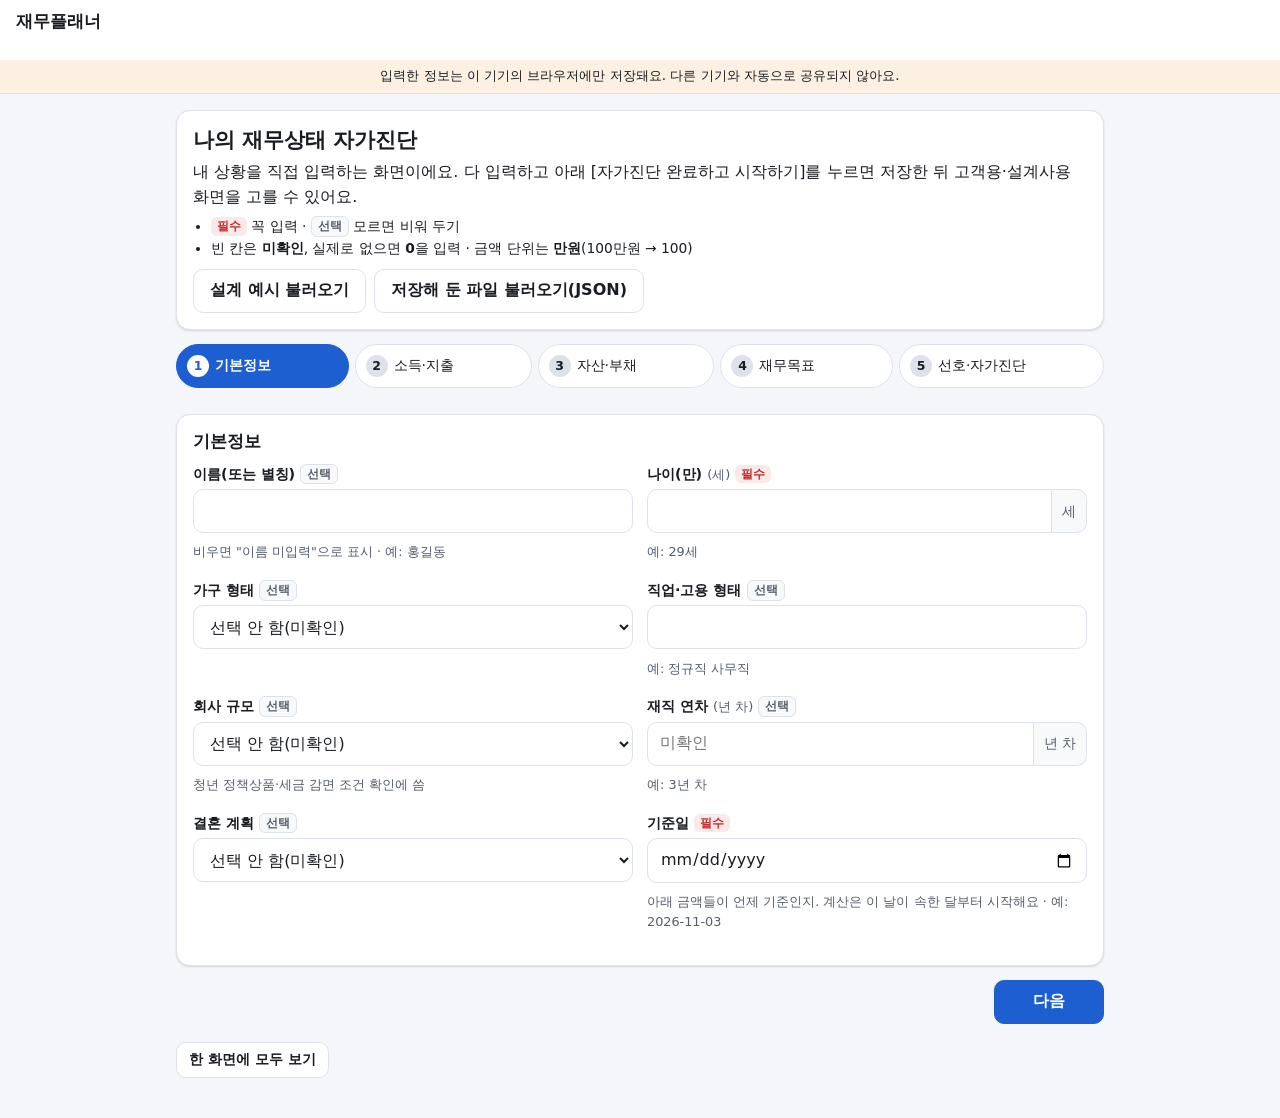
==== index.html @ 3efe56f2 "재무플래너 전체" ====
<!doctype html>
<html lang="ko">
<head>
  <meta charset="utf-8">
  <meta name="viewport" content="width=device-width, initial-scale=1, viewport-fit=cover">
  <title>재무플래너</title>
  <meta name="description" content="설계사가 주거자금 계획을 제시하고 고객이 선택한 뒤 매달 실행을 기록·점검하는 재무설계 앱(시연용, 가상 데이터)">
  <meta name="theme-color" content="#1d5fd1">
  <link rel="stylesheet" href="style.css?v=6">
  <link rel="icon" href="icons/icon-192.png" type="image/png">
  <link rel="apple-touch-icon" href="icons/apple-touch-icon.png">
  <script>
    // 웹 주소(http/https)로 열 때만 설치 정보를 붙인다. 파일로 열면(file://) 브라우저가 읽지 못해 오류만 남기 때문.
    if (/^https?:$/.test(location.protocol)) {
      var m = document.createElement('link'); m.rel = 'manifest'; m.href = 'manifest.webmanifest'; document.head.appendChild(m);
    }
  </script>
</head>
<body>
  <a class="sr-only" href="#main">본문으로 건너뛰기</a>
  <div id="app">
    <main class="customer-main" aria-busy="true">
      <div class="card"><div class="skeleton" style="width:60%"></div><div class="skeleton"></div><div class="skeleton" style="width:80%"></div></div>
      <div class="card"><div class="skeleton"></div><div class="skeleton" style="width:70%"></div></div>
      <noscript><p>이 앱은 자바스크립트가 필요합니다. 브라우저 설정에서 켜 주세요.</p></noscript>
    </main>
  </div>
  <div id="toast" class="toast-wrap" aria-live="polite"></div>

  <!-- 계산(순수 함수) — 순서 중요 -->
  <script src="src/dates.js?v=6"></script>
  <script src="src/format.js?v=6"></script>
  <script src="data/policies.js?v=6"></script>
  <script src="data/products.js?v=6"></script>
  <script src="src/policy.js?v=6"></script>
  <script src="src/judge.js?v=6"></script>
  <script src="src/engine.js?v=6"></script>
  <script src="src/metrics.js?v=6"></script>
  <script src="src/validate.js?v=6"></script>
  <script src="src/scenarios.js?v=6"></script>
  <script src="src/solver.js?v=6"></script>
  <script src="src/risk.js?v=6"></script>
  <script src="data/demo.js?v=6"></script>
  <script src="src/intake.js?v=6"></script>
  <script src="src/store.js?v=6"></script>
  <script src="src/tracking.js?v=6"></script>
  <script src="src/alerts.js?v=6"></script>
  <script src="src/csv.js?v=6"></script>
  <script src="src/proposals.js?v=6"></script>
  <script src="src/models.js?v=6"></script>
  <script src="tests/cases.js?v=6"></script>
  <!-- 화면 -->
  <script src="src/ui/components.js?v=6"></script>
  <script src="src/ui/chart.js?v=6"></script>
  <script src="src/ui/customer-home.js?v=6"></script>
  <script src="src/ui/customer-record.js?v=6"></script>
  <script src="src/ui/customer-plan.js?v=6"></script>
  <script src="src/ui/customer-alerts.js?v=6"></script>
  <script src="src/ui/customer-more.js?v=6"></script>
  <script src="src/ui/planner-shell.js?v=6"></script>
  <script src="src/ui/planner-diagnosis.js?v=6"></script>
  <script src="src/ui/planner-design.js?v=6"></script>
  <script src="src/ui/planner-review.js?v=6"></script>
  <script src="src/ui/planner-case.js?v=6"></script>
  <script src="src/ui/tour.js?v=6"></script>
  <script src="src/ui/intake.js?v=6"></script>
  <script src="src/ui/app.js?v=6"></script>
</body>
</html>
---- style.css ----
/* 재무플래너 — 강조색 1개(파랑) + 상태색 3개(초록·주황·빨강). 상태는 색 + 아이콘 + 글자로 함께 표시. */
:root {
  --bg: #f4f6f9;
  --surface: #ffffff;
  --surface-2: #f8f9fb;
  --text: #191c21;
  --muted: #555d6b;
  --faint: #8a93a3;
  --border: #dde2ea;
  --accent: #1d5fd1;
  --accent-bg: #e9f0fc;
  --on-accent: #ffffff;
  --ok: #1a7a35;
  --ok-bg: #e7f4ea;
  --warn: #a8510a;
  --warn-bg: #fcf0e2;
  --bad: #c22727;
  --bad-bg: #fbe9e9;
  --info: #1d5fd1;
  --info-bg: #e9f0fc;
  --shadow: 0 1px 2px rgba(16, 24, 40, 0.06), 0 1px 3px rgba(16, 24, 40, 0.08);
  --radius: 14px;
  --chart-before: #8a93a3;
  --chart-plan: #1d5fd1;
  --chart-actual: #191c21;
  --chart-trend: #c76a12;
  --chart-target: #1a7a35;
  color-scheme: light;
}

@media (prefers-color-scheme: dark) {
  :root:not([data-theme="light"]) {
    --bg: #101317;
    --surface: #1a1e25;
    --surface-2: #20252d;
    --text: #e9ebef;
    --muted: #aab2bf;
    --faint: #7d8696;
    --border: #2d333d;
    --accent: #77a8ff;
    --accent-bg: #1b2a44;
    --on-accent: #0b1220;
    --ok: #5cc879;
    --ok-bg: #16301f;
    --warn: #f2a65a;
    --warn-bg: #3a2814;
    --bad: #ff7b7b;
    --bad-bg: #3d1a1a;
    --info: #77a8ff;
    --info-bg: #1b2a44;
    --shadow: none;
    --chart-before: #7d8696;
    --chart-plan: #77a8ff;
    --chart-actual: #e9ebef;
    --chart-trend: #f2a65a;
    --chart-target: #5cc879;
    color-scheme: dark;
  }
}
:root[data-theme="dark"] {
  --bg: #101317; --surface: #1a1e25; --surface-2: #20252d; --text: #e9ebef; --muted: #aab2bf; --faint: #7d8696;
  --border: #2d333d; --accent: #77a8ff; --accent-bg: #1b2a44; --on-accent: #0b1220;
  --ok: #5cc879; --ok-bg: #16301f; --warn: #f2a65a; --warn-bg: #3a2814; --bad: #ff7b7b; --bad-bg: #3d1a1a;
  --info: #77a8ff; --info-bg: #1b2a44; --shadow: none;
  --chart-before: #7d8696; --chart-plan: #77a8ff; --chart-actual: #e9ebef; --chart-trend: #f2a65a; --chart-target: #5cc879;
  color-scheme: dark;
}

* { box-sizing: border-box; }
html { -webkit-text-size-adjust: 100%; }
body {
  margin: 0;
  background: var(--bg);
  color: var(--text);
  font: 16px/1.55 -apple-system, BlinkMacSystemFont, "Apple SD Gothic Neo", "Malgun Gothic", "Noto Sans KR", system-ui, sans-serif;
  word-break: keep-all;
  overflow-wrap: anywhere;
}
h1, h2, h3 { line-height: 1.3; margin: 0; }
h2 { font-size: 1.05rem; }
h3 { font-size: 0.98rem; }
p { margin: 0.4em 0; }
small, .small { font-size: 0.86rem; }
.muted { color: var(--muted); }
.est { color: var(--muted); }          /* 예상 값 */
.fixed-val { font-weight: 700; }       /* 확정 값 */
.num { font-variant-numeric: tabular-nums; white-space: nowrap; }
.sr-only { position: absolute; width: 1px; height: 1px; overflow: hidden; clip: rect(0 0 0 0); white-space: nowrap; }
a { color: var(--accent); }
:focus-visible { outline: 3px solid var(--accent); outline-offset: 2px; border-radius: 6px; }

/* ---------- 상단 ---------- */
.topbar {
  position: sticky; top: 0; z-index: 20;
  background: var(--surface); border-bottom: 1px solid var(--border);
}
.topbar-inner { max-width: 1280px; margin: 0 auto; padding: 8px 16px; display: flex; flex-wrap: wrap; gap: 6px 12px; align-items: center; }
.brand { font-weight: 800; font-size: 1.05rem; margin-right: auto; }
.seg { display: inline-flex; background: var(--surface-2); border: 1px solid var(--border); border-radius: 999px; padding: 3px; }
.seg button {
  min-height: 38px; padding: 0 14px; border: 0; border-radius: 999px; background: transparent;
  color: var(--muted); font: inherit; font-size: 0.92rem; font-weight: 600; cursor: pointer;
}
.seg button[aria-pressed="true"] { background: var(--accent); color: var(--on-accent); }
.context-line { width: 100%; display: flex; flex-wrap: wrap; gap: 4px 10px; align-items: center; font-size: 0.88rem; color: var(--muted); }
.context-line strong { color: var(--text); }
.demo-note { background: var(--warn-bg); color: var(--text); font-size: 0.84rem; padding: 6px 16px; text-align: center; }
/* 고객 화면(모바일)은 하단 탭이 있으므로 상단을 고정하지 않아 본문 공간을 확보 */
.customer-view .topbar { position: static; }

/* ---------- 고객 화면 레이아웃 ---------- */
.customer-main { max-width: 480px; margin: 0 auto; padding: 16px 16px 104px; display: grid; gap: 14px; }
.tabbar {
  position: fixed; left: 0; right: 0; bottom: 0; z-index: 30;
  background: var(--surface); border-top: 1px solid var(--border);
  padding-bottom: env(safe-area-inset-bottom);
}
.tabbar-inner { max-width: 480px; margin: 0 auto; display: grid; grid-template-columns: repeat(5, 1fr); }
.tabbar button {
  min-height: 58px; border: 0; background: transparent; color: var(--muted); font: inherit; font-size: 0.78rem;
  display: flex; flex-direction: column; align-items: center; justify-content: center; gap: 2px; cursor: pointer; position: relative;
}
.tabbar button .ico { font-size: 1.2rem; line-height: 1; }
.tabbar button[aria-current="page"] { color: var(--accent); font-weight: 700; }
.tabbar .dot {
  position: absolute; top: 6px; right: calc(50% - 20px); min-width: 18px; height: 18px; padding: 0 5px;
  border-radius: 9px; background: var(--bad); color: #fff; font-size: 0.7rem; line-height: 18px; font-weight: 700;
}

/* ---------- 카드·숫자 ---------- */
.card { background: var(--surface); border: 1px solid var(--border); border-radius: var(--radius); padding: 16px; box-shadow: var(--shadow); }
.card > h2 { margin-bottom: 10px; display: flex; align-items: center; gap: 6px; }
.card-head { display: flex; justify-content: space-between; align-items: center; gap: 8px; margin-bottom: 10px; }
.conclusion { font-size: 1.12rem; line-height: 1.5; }
.conclusion strong { color: var(--bad); }
.conclusion.ok strong { color: var(--ok); }
.kpis { display: grid; grid-template-columns: repeat(2, minmax(0, 1fr)); gap: 10px; }
.kpi { background: var(--surface-2); border: 1px solid var(--border); border-radius: 12px; padding: 10px 12px; min-width: 0; }
.kpi .label { font-size: 0.82rem; color: var(--muted); }
.kpi .value { font-size: 1.15rem; font-weight: 700; }
.kpi .value small { font-size: 0.78rem; font-weight: 500; color: var(--muted); margin-left: 1px; }
.kpi .sub { font-size: 0.8rem; color: var(--muted); }

/* ---------- 배지 ---------- */
.badge {
  display: inline-flex; align-items: center; gap: 4px; padding: 2px 9px; border-radius: 999px;
  font-size: 0.8rem; font-weight: 700; white-space: nowrap; border: 1px solid transparent;
}
.b-ok { background: var(--ok-bg); color: var(--ok); }
.b-warn { background: var(--warn-bg); color: var(--warn); }
.b-bad { background: var(--bad-bg); color: var(--bad); }
.b-info { background: var(--info-bg); color: var(--info); }
.b-muted { background: var(--surface-2); color: var(--muted); border-color: var(--border); }
.up { color: var(--ok); }
.down { color: var(--bad); }

/* ---------- 목록 ---------- */
.rows { list-style: none; margin: 0; padding: 0; display: grid; gap: 2px; }
.rows > li { display: flex; align-items: center; justify-content: space-between; gap: 10px; padding: 10px 0; border-bottom: 1px solid var(--border); }
.rows > li:last-child { border-bottom: 0; }
.row-main { min-width: 0; }
.row-main .t { font-weight: 600; }
.row-main .s { font-size: 0.84rem; color: var(--muted); }
.row-side { text-align: right; flex-shrink: 0; }
.rows.sub > li { padding: 6px 0 6px 12px; font-size: 0.92rem; }

/* ---------- 버튼·입력 ---------- */
.btn {
  min-height: 44px; padding: 0 16px; border-radius: 10px; border: 1px solid var(--border);
  background: var(--surface); color: var(--text); font: inherit; font-weight: 600; cursor: pointer;
  display: inline-flex; align-items: center; justify-content: center; gap: 6px; text-decoration: none;
}
.btn:hover { border-color: var(--accent); }
.btn-primary { background: var(--accent); border-color: var(--accent); color: var(--on-accent); }
.btn-danger { color: var(--bad); border-color: var(--bad); }
.btn-block { width: 100%; }
.btn-sm { min-height: 36px; padding: 0 12px; font-size: 0.88rem; }
.btn[disabled] { opacity: 0.5; cursor: not-allowed; }
.btn-row { display: flex; flex-wrap: wrap; gap: 8px; margin-top: 10px; }
.link-btn { background: none; border: 0; color: var(--accent); font: inherit; font-weight: 600; cursor: pointer; padding: 0; min-height: 44px; }

.field { display: grid; gap: 4px; margin-bottom: 12px; align-content: start; }
.field label, .field .label { font-size: 0.9rem; font-weight: 600; }
.field .hint { font-size: 0.8rem; color: var(--muted); }
input[type="text"], input[type="number"], input[type="month"], input[type="time"], select, textarea {
  width: 100%; min-height: 44px; padding: 8px 12px; border: 1px solid var(--border); border-radius: 10px;
  background: var(--surface); color: var(--text); font: inherit;
}
input:focus, select:focus { border-color: var(--accent); outline: none; box-shadow: 0 0 0 3px var(--accent-bg); }
.grid-2 { display: grid; grid-template-columns: repeat(2, minmax(0, 1fr)); gap: 0 10px; }
.choice { display: flex; align-items: center; gap: 8px; min-height: 44px; cursor: pointer; }
.choice input { width: 20px; height: 20px; accent-color: var(--accent); }
fieldset { border: 0; padding: 0; margin: 0 0 12px; }
legend { font-weight: 600; font-size: 0.9rem; margin-bottom: 4px; padding: 0; }

/* ---------- 접기·도움말 ---------- */
details.fold { border-top: 1px solid var(--border); margin-top: 12px; padding-top: 4px; }
details.fold > summary { min-height: 44px; display: flex; align-items: center; cursor: pointer; font-weight: 600; color: var(--accent); list-style: none; }
details.fold > summary::-webkit-details-marker { display: none; }
details.fold > summary::before { content: "▸"; margin-right: 6px; transition: transform .15s; }
details.fold[open] > summary::before { transform: rotate(90deg); }
details.help { display: inline-block; position: relative; vertical-align: middle; }
details.help > summary {
  list-style: none; cursor: pointer; width: 22px; height: 22px; border-radius: 50%; border: 1px solid var(--border);
  display: inline-flex; align-items: center; justify-content: center; font-size: 0.75rem; font-weight: 700; color: var(--muted);
}
details.help > summary::-webkit-details-marker { display: none; }
details.help > div {
  position: absolute; z-index: 40; top: 28px; left: -100px; width: 240px; padding: 10px 12px; border-radius: 10px;
  background: var(--surface); border: 1px solid var(--border); box-shadow: 0 6px 20px rgba(0,0,0,.15);
  font-size: 0.85rem; font-weight: 400; color: var(--text);
}

/* ---------- 알림·상태 화면 ---------- */
.notice { border-radius: 12px; padding: 10px 12px; font-size: 0.9rem; display: flex; gap: 8px; align-items: flex-start; }
.notice.warn { background: var(--warn-bg); }
.notice.bad { background: var(--bad-bg); }
.notice.info { background: var(--info-bg); }
.notice.ok { background: var(--ok-bg); }
.empty { text-align: center; padding: 24px 8px; color: var(--muted); }
.skeleton { height: 18px; border-radius: 8px; background: linear-gradient(90deg, var(--surface-2), var(--border), var(--surface-2)); background-size: 200% 100%; animation: sk 1.2s infinite; margin: 10px 0; }
@keyframes sk { to { background-position: -200% 0; } }
.toast-wrap { position: fixed; left: 0; right: 0; bottom: 76px; display: flex; justify-content: center; pointer-events: none; z-index: 50; padding: 0 16px; }
.toast { background: var(--text); color: var(--bg); padding: 10px 16px; border-radius: 12px; font-size: 0.92rem; max-width: 440px; box-shadow: 0 6px 20px rgba(0,0,0,.2); }

/* ---------- 비교 ---------- */
.compare { display: grid; grid-template-columns: repeat(2, minmax(0, 1fr)); gap: 8px; }
.compare > div { background: var(--surface-2); border: 1px solid var(--border); border-radius: 12px; padding: 10px; }
.compare .label { font-size: 0.8rem; color: var(--muted); }
.option { border: 1px solid var(--border); border-radius: 12px; padding: 12px; margin-top: 10px; }
.option.chosen { border-color: var(--accent); box-shadow: 0 0 0 2px var(--accent-bg); }
.option-head { display: flex; justify-content: space-between; gap: 8px; align-items: center; }

/* ---------- 그래프(src/ui/chart.js) ---------- */
.chart2 { margin: 0; position: relative; min-width: 0; }
.chart2:focus-visible { outline: 3px solid var(--accent); outline-offset: 4px; }
.chart-unit { font-size: 0.8rem; color: var(--muted); margin-bottom: 4px; }
.chart-plot { width: 100%; min-height: 230px; position: relative; touch-action: pan-y; }
.chart-plot svg { display: block; overflow: visible; }
.chart-empty { min-height: 120px; display: flex; align-items: center; justify-content: center; color: var(--muted); background: var(--surface-2); border-radius: 10px; font-size: 0.9rem; }
.chart-tip {
  position: absolute; top: 22px; z-index: 5; min-width: 150px; max-width: 260px; pointer-events: none;
  background: var(--surface); border: 1px solid var(--border); border-radius: 10px; padding: 8px 10px;
  box-shadow: 0 6px 18px rgba(0,0,0,.16); font-size: 0.84rem; line-height: 1.45;
}
.chart-tip[hidden] { display: none; }
.chart-tip .tip-h { font-weight: 700; margin-bottom: 2px; }
.chart-tip svg { vertical-align: middle; margin-right: 4px; }
.chart2 figcaption { margin-top: 6px; }
.chart-legend { display: flex; flex-wrap: wrap; gap: 4px 14px; font-size: 0.84rem; color: var(--text); }
.chart-legend span { display: inline-flex; align-items: center; gap: 6px; }
.chart-summary { margin-top: 6px; font-size: 0.92rem; }
.chart-summary p { margin: 2px 0; }
.chart-list { list-style: none; padding: 0; margin: 0; display: grid; gap: 2px; }
.chart-list li { display: flex; justify-content: space-between; gap: 8px; flex-wrap: wrap; border-bottom: 1px dashed var(--border); padding: 3px 0; }
.chart-head { display: flex; justify-content: space-between; align-items: center; gap: 8px; flex-wrap: wrap; margin-bottom: 6px; }
.ba-cards { margin-top: 10px; }

/* ---------- 둘러보기·안내 ---------- */
.tour {
  position: fixed; z-index: 45; left: 12px; right: 12px; bottom: 72px; max-width: 456px; margin: 0 auto;
  background: var(--surface); border: 2px solid var(--accent); border-radius: var(--radius); padding: 14px 16px;
  box-shadow: 0 10px 30px rgba(0,0,0,.22);
}
.tour h2 { font-size: 1rem; margin: 2px 0 6px; }
.tour p { font-size: 0.92rem; margin: 0; }
.tour-step { font-size: 0.78rem; color: var(--accent); font-weight: 700; }
.planner-view .tour { bottom: 16px; }
@media (min-width: 961px) { .planner-view .tour { left: auto; right: 20px; bottom: 20px; width: 400px; margin: 0; } }
.tour-on .planner-main { padding-bottom: 260px; }
.tour-on .customer-main { padding-bottom: 280px; }
.welcome { border: 2px solid var(--accent); background: var(--accent-bg); }
.stale-note { max-width: 1280px; margin: 8px auto 0; padding: 8px 16px; display: flex; gap: 10px; align-items: center; justify-content: space-between; flex-wrap: wrap; background: var(--info-bg); border-radius: 10px; font-size: 0.9rem; }

/* ---------- 바닥글 ---------- */
.footer { max-width: 1280px; margin: 0 auto; padding: 8px 16px 16px; font-size: 0.8rem; color: var(--muted); }
.customer-view .footer { max-width: 480px; padding-bottom: 92px; margin-top: -92px; }
.footer details > summary { cursor: pointer; min-height: 32px; display: flex; align-items: center; }

/* ---------- 설계사 화면(PC 1280px 우선) ---------- */
.planner-wrap { max-width: 1280px; margin: 0 auto; padding: 16px; display: grid; grid-template-columns: 236px minmax(0, 1fr); gap: 16px; align-items: start; }
.planner-main { display: grid; grid-template-columns: minmax(0, 1fr); gap: 14px; min-width: 0; }
.progress { max-width: 1280px; margin: 0 auto; padding: 10px 16px 0; }
.progress ol { list-style: none; margin: 0; padding: 0; display: grid; grid-template-columns: repeat(6, 1fr); gap: 6px; }
.progress li button {
  width: 100%; min-height: 44px; border: 1px solid var(--border); background: var(--surface); color: var(--muted);
  border-radius: 10px; font: inherit; font-size: 0.9rem; font-weight: 600; cursor: pointer;
}
.progress li button[aria-current="step"] { background: var(--accent); border-color: var(--accent); color: var(--on-accent); }
.sidebar { position: sticky; top: 104px; background: var(--surface); border: 1px solid var(--border); border-radius: var(--radius); padding: 8px; max-height: calc(100vh - 120px); overflow: auto; }
.sidebar h3 { font-size: 0.78rem; color: var(--muted); margin: 10px 8px 4px; font-weight: 700; }
.sidebar button {
  display: block; width: 100%; text-align: left; min-height: 40px; padding: 6px 10px; border: 0; border-radius: 8px;
  background: transparent; color: var(--text); font: inherit; font-size: 0.92rem; cursor: pointer;
}
.sidebar button:hover { background: var(--surface-2); }
.sidebar button[aria-current="page"] { background: var(--accent-bg); color: var(--accent); font-weight: 700; }
.page-head { display: flex; justify-content: space-between; align-items: flex-end; gap: 12px; flex-wrap: wrap; }
.page-head h1 { font-size: 1.3rem; }
.kpis.k4 { grid-template-columns: repeat(4, minmax(0, 1fr)); }
.cols-2 { display: grid; grid-template-columns: repeat(2, minmax(0, 1fr)); gap: 14px; align-items: start; }
.subtabs { display: flex; flex-wrap: wrap; gap: 6px; }
.subtabs button { min-height: 40px; padding: 0 14px; border-radius: 999px; border: 1px solid var(--border); background: var(--surface); color: var(--muted); font: inherit; font-weight: 600; cursor: pointer; }
.subtabs button[aria-current="page"] { background: var(--accent-bg); color: var(--accent); border-color: var(--accent); }

.table-wrap { overflow: auto; max-height: 70vh; border: 1px solid var(--border); border-radius: 12px; }
table.data { border-collapse: separate; border-spacing: 0; width: 100%; font-size: 0.88rem; }
table.data th, table.data td { padding: 7px 10px; border-bottom: 1px solid var(--border); text-align: right; white-space: nowrap; }
table.data th:first-child, table.data td:first-child { text-align: left; }
/* 맨 앞 열(항목 이름): 한 글자씩 끊기지 않게 최소 너비를 두고 단어 단위로만 줄바꿈 */
table.data th, table.data td { overflow-wrap: normal; word-break: keep-all; }
/* 표 칸의 width는 모든 브라우저(사파리 포함)에서 '이보다 좁아지지 않음'으로 동작한다 */
table.data th:first-child, table.data td:first-child { width: 8.5em; min-width: 8.5em; white-space: normal; line-height: 1.45; }
table.data td.l, table.data th.l { text-align: left; white-space: normal; }
table.data thead th { position: sticky; top: 0; z-index: 2; background: var(--surface-2); font-weight: 700; color: var(--muted); }
table.data tbody tr:hover td { background: var(--surface-2); }
table.data tr.hl td { background: var(--accent-bg); }
.form-inline { display: flex; flex-wrap: wrap; gap: 10px; align-items: flex-end; }
.form-inline .field { margin-bottom: 0; min-width: 120px; }

@media (max-width: 960px) {
  .planner-wrap { grid-template-columns: 1fr; }
  .sidebar { position: static; max-height: none; display: flex; flex-wrap: wrap; gap: 4px; }
  .sidebar h3 { display: none; }
  .sidebar button { white-space: nowrap; width: auto; }
  .kpis.k4, .cols-2 { grid-template-columns: repeat(2, minmax(0, 1fr)); }
  .progress ol { grid-template-columns: repeat(3, 1fr); }
}

/* ---------- 인쇄용 리포트(A4 1쪽) ---------- */
.report { background: #fff; color: #111; max-width: 794px; margin: 0 auto; padding: 28px 32px; border: 1px solid var(--border); border-radius: 8px; font-size: 13px; line-height: 1.5; }
.report h1 { font-size: 18px; margin-bottom: 4px; }
.report h2 { font-size: 14px; margin: 14px 0 6px; border-bottom: 1px solid #ccc; padding-bottom: 3px; }
.report table { width: 100%; border-collapse: collapse; font-size: 12px; }
.report td, .report th { border: 1px solid #ccc; padding: 4px 6px; text-align: left; }
.report .badge { border: 1px solid currentColor; }
@media print {
  .planner-wrap { display: block; padding: 0; }
  .sidebar, .progress, .page-head .btn-row { display: none !important; }
  .report { border: 0; padding: 0; max-width: none; }
  @page { size: A4; margin: 14mm; }
}

@media print {
  .topbar, .tabbar, .toast-wrap, .demo-note, .footer, .no-print { display: none !important; }
  body { background: #fff; }
}

/* ---------- 첫 화면: 고객정보 입력 · 화면 선택 ---------- */
.brand { background: none; border: 0; color: var(--text); font: inherit; font-weight: 800; font-size: 1.05rem; cursor: pointer; padding: 0; min-height: 44px; text-align: left; }
.intake-main, .choose-main { max-width: 960px; margin: 0 auto; padding: 16px; display: grid; gap: 14px; }
.intake-intro h1, .choose-main h1 { font-size: 1.3rem; margin-bottom: 6px; }
.legend-list { padding-left: 18px; margin: 6px 0; }
.req, .opt { display: inline-block; font-size: 0.72rem; font-weight: 700; border-radius: 6px; padding: 0 6px; line-height: 1.6; vertical-align: 1px; }
.req { background: var(--bad-bg); color: var(--bad); }
.opt { background: var(--surface-2); color: var(--muted); border: 1px solid var(--border); }
.unit-l { font-weight: 400; color: var(--muted); font-size: 0.82rem; }
.intake-grid { display: grid; gap: 14px; }
.fgrid { display: grid; grid-template-columns: minmax(0, 1fr); gap: 0 14px; }
.input-unit { display: flex; align-items: stretch; }
.input-unit input, .input-unit select { border-top-right-radius: 0; border-bottom-right-radius: 0; min-width: 0; }
.input-unit .unit { display: flex; align-items: center; padding: 0 10px; border: 1px solid var(--border); border-left: 0; border-radius: 0 10px 10px 0; background: var(--surface-2); color: var(--muted); font-size: 0.85rem; white-space: nowrap; }
input[type="date"] { width: 100%; min-height: 44px; padding: 8px 12px; border: 1px solid var(--border); border-radius: 10px; background: var(--surface); color: var(--text); font: inherit; }
.field .err, .lv-row .err { color: var(--bad); font-size: 0.84rem; font-weight: 600; margin: 0; }
.has-error input, .has-error select { border-color: var(--bad); box-shadow: 0 0 0 2px var(--bad-bg); }
fieldset.sub { border-top: 1px solid var(--border); padding-top: 10px; margin-top: 4px; }
fieldset.living { border-top: 1px solid var(--border); padding-top: 10px; margin-top: 4px; }
.lv-row { display: grid; grid-template-columns: minmax(0, 1fr) minmax(0, 1.3fr) auto; gap: 6px 10px; align-items: center; padding: 4px 0; }
.lv-row .err { grid-column: 1 / -1; }
.lv-name { font-size: 0.92rem; font-weight: 600; }
.lv-ess { display: inline-flex; align-items: center; gap: 4px; font-size: 0.86rem; min-height: 44px; cursor: pointer; }
.lv-ess input { width: 20px; height: 20px; accent-color: var(--accent); }
.lv-total { text-align: right; font-size: 0.95rem; margin-top: 6px; }
.intake-submit { padding: 8px 0 24px; }
.intake-submit-note { margin: 0 0 -4px; }
.choose-grid { display: grid; grid-template-columns: minmax(0, 1fr); gap: 12px; }
.choose-card {
  display: grid; gap: 6px; text-align: left; padding: 18px; border-radius: var(--radius); border: 2px solid var(--border);
  background: var(--surface); color: var(--text); font: inherit; cursor: pointer; box-shadow: var(--shadow); min-height: 44px;
}
.choose-card { cursor: default; align-content: start; }
.choose-card .btn { margin-top: 6px; }
.cc-tag { font-size: 0.78rem; font-weight: 700; color: var(--accent); letter-spacing: .02em; }
.topbar-actions { display: flex; gap: 6px; flex-wrap: wrap; }
.hint .ex { color: var(--muted); }
.intake-sec .notice.small { font-size: 0.86rem; }
.cc-h { font-size: 1.15rem; font-weight: 800; }
.cc-d { color: var(--muted); font-size: 0.92rem; }
.cc-go { color: var(--accent); font-weight: 700; }
dl.facts { display: grid; grid-template-columns: minmax(0, 1fr); gap: 4px; margin: 8px 0; }
dl.facts > div { display: flex; gap: 10px; flex-wrap: wrap; }
dl.facts dt { color: var(--muted); min-width: 72px; font-size: 0.9rem; }
dl.facts dd { margin: 0; font-weight: 600; }
.review-wrap { max-width: 1280px; margin: 8px auto 0; padding: 0 16px; }
.customer-view .review-wrap { max-width: 480px; }
.review-note ul { margin: 4px 0 6px; padding-left: 18px; }
ul.kv { list-style: none; padding: 0; margin: 4px 0 12px; }
ul.kv li { display: flex; justify-content: space-between; gap: 8px; flex-wrap: wrap; padding: 5px 0; border-bottom: 1px solid var(--border); font-size: 0.92rem; }
ul.kv.sub li { font-size: 0.86rem; padding: 3px 0 3px 10px; }
.card h3 { margin-top: 10px; }
.import-confirm { border: 2px solid var(--accent); }
.topbar .edit-info { white-space: nowrap; }
@media (min-width: 720px) {
  .fgrid { grid-template-columns: repeat(2, minmax(0, 1fr)); }
  .choose-grid { grid-template-columns: repeat(2, minmax(0, 1fr)); }
  dl.facts { grid-template-columns: repeat(2, minmax(0, 1fr)); }
}
@media (max-width: 420px) {
  .lv-row { grid-template-columns: minmax(0, 1fr) auto; }
  .lv-row .input-unit { grid-column: 1 / 2; grid-row: 2; }
  .lv-row .lv-ess { grid-column: 2; grid-row: 2; }
  .kpis.k4 { grid-template-columns: repeat(2, minmax(0, 1fr)); }
}
@media (max-width: 600px) {
  .cols-2 { grid-template-columns: minmax(0, 1fr); }
}
.chart-conclusion { font-size: 1.05rem; margin: 0 0 6px; }

/* 모바일 고객 화면: 위쪽 영역을 줄여 첫 화면에 내용이 더 보이게 */
.lbl-short { display: none; }
@media (max-width: 600px) {
  .customer-view .lbl-long { position: absolute; width: 1px; height: 1px; overflow: hidden; clip: rect(0 0 0 0); }
  .customer-view .lbl-short { display: inline; }
  .customer-view .topbar-inner { padding: 6px 12px; gap: 4px 8px; }
  .customer-view .topbar .brand { font-size: 1rem; }
  .customer-view .topbar-actions { margin-left: auto; }
  .customer-view .ctx-plan { display: none; }
  .customer-view .demo-note { padding: 3px 12px; font-size: 0.75rem; }
}

/* 자가진단 단계별 입력 */
.wiz-steps { list-style: none; display: flex; gap: 6px; margin: 0 0 12px; padding: 0; overflow-x: auto; }
.wiz-steps li { flex: 1 0 auto; }
.wiz-steps button { width: 100%; display: flex; align-items: center; gap: 6px; padding: 8px 10px; min-height: 44px; border: 1px solid var(--border, #d5d9e0); border-radius: 999px; background: var(--surface, #fff); color: inherit; font: inherit; font-size: 0.86rem; cursor: pointer; white-space: nowrap; }
.wiz-n { display: inline-grid; place-items: center; width: 22px; height: 22px; border-radius: 50%; background: var(--border, #d5d9e0); font-weight: 700; font-size: 0.78rem; }
.wiz-nav { display: none; justify-content: space-between; gap: 10px; margin: 14px 0 0; }
.wiz-nav .btn { min-width: 110px; }
.wiz-all { margin-top: 10px; }
form.wizard .intake-sec { display: none; }
form.wizard .wiz-nav { display: flex; }
form.wizard[data-step="1"] .intake-sec:nth-child(1), form.wizard[data-step="2"] .intake-sec:nth-child(2), form.wizard[data-step="3"] .intake-sec:nth-child(3),
form.wizard[data-step="4"] .intake-sec:nth-child(4), form.wizard[data-step="5"] .intake-sec:nth-child(5) { display: block; }
form.wizard[data-step="1"] .wiz-prev { visibility: hidden; }
form.wizard[data-step="5"] .wiz-next { display: none; }
form.wizard:not([data-step="5"]) .intake-submit .btn-primary, form.wizard:not([data-step="5"]) .intake-submit-note { display: none; }
.wiz-steps button[aria-current="step"] { border-color: var(--accent, #2f5fd0); background: var(--accent, #2f5fd0); color: #fff; font-weight: 700; }
.wiz-steps button[aria-current="step"] .wiz-n { background: #fff; color: var(--accent, #2f5fd0); }

/* 고객 홈: 목표 진행 고리 + 중간 목표 */
.hero-top { display: flex; align-items: center; gap: 16px; }
.ring { width: 118px; height: 118px; flex: none; }
.hero-num { font-size: 1.9rem; font-weight: 800; line-height: 1.2; }
.hero-num small { font-size: 0.9rem; font-weight: 600; margin-left: 4px; color: var(--muted); }
.miles-h { font-size: 0.9rem; margin: 16px 0 8px; color: var(--muted); }
.miles { list-style: none; margin: 0; padding: 0; display: grid; grid-auto-flow: column; grid-auto-columns: minmax(0, 1fr); gap: 4px; position: relative; }
.miles::before { content: ''; position: absolute; left: 8%; right: 8%; top: 13px; height: 2px; background: var(--border); }
.miles li { position: relative; display: flex; flex-direction: column; align-items: center; text-align: center; gap: 2px; font-size: 0.74rem; }
.miles .dot { width: 28px; height: 28px; border-radius: 50%; display: grid; place-items: center; background: var(--surface); border: 2px solid var(--border); font-weight: 700; font-size: 0.78rem; color: var(--muted); }
.miles .done .dot { background: var(--ok); border-color: var(--ok); color: #fff; }
.miles .next .dot { border-color: var(--accent); color: var(--accent); box-shadow: 0 0 0 4px var(--accent-bg); }
.miles .next .mt { font-weight: 700; color: var(--accent); }
.miles .mm { color: var(--muted); }

/* 상담 진행 상태 */
.flow { list-style: none; margin: 12px 0 0; padding: 0; display: grid; gap: 0; }
.flow li { display: grid; grid-template-columns: 30px 1fr; gap: 10px; padding: 0 0 14px; position: relative; }
.flow li:not(:last-child)::before { content: ''; position: absolute; left: 14px; top: 28px; bottom: 0; width: 2px; background: var(--border); }
.flow .fdot { width: 30px; height: 30px; border-radius: 50%; display: grid; place-items: center; font-weight: 700; font-size: 0.8rem; border: 2px solid var(--border); background: var(--surface); color: var(--muted); z-index: 1; }
.flow .done .fdot { background: var(--ok); border-color: var(--ok); color: #fff; }
.flow .now .fdot { border-color: var(--accent); color: var(--accent); box-shadow: 0 0 0 4px var(--accent-bg); }
.flow .ft { font-weight: 700; }
.flow .fs { font-size: 0.86rem; color: var(--muted); }
.flow .todo .ft { color: var(--muted); font-weight: 600; }
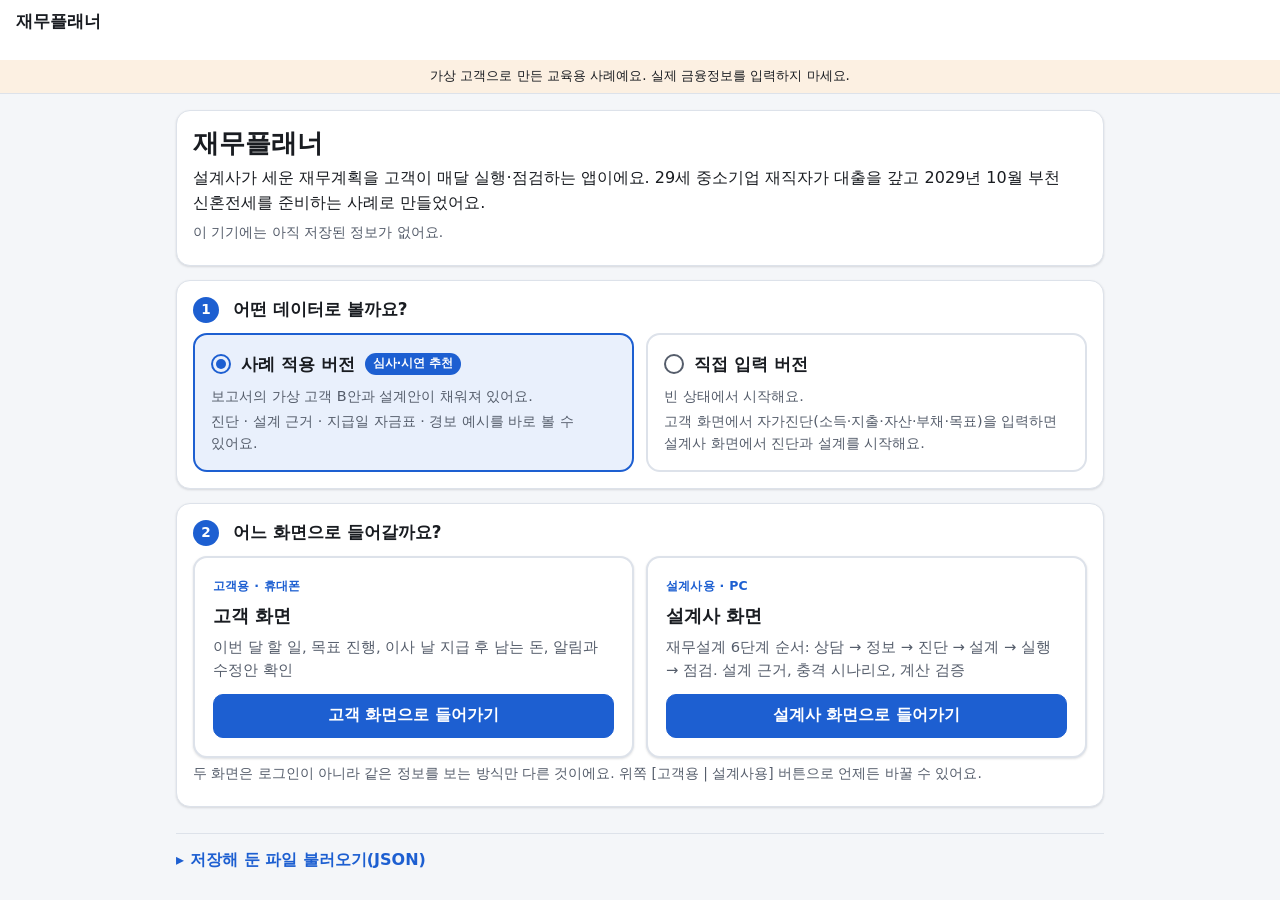
==== commit fe3ac650: "최종 수정본" ====
--- a/index.html
+++ b/index.html
@@ -6,7 +6,7 @@
   <title>재무플래너</title>
   <meta name="description" content="설계사가 주거자금 계획을 제시하고 고객이 선택한 뒤 매달 실행을 기록·점검하는 재무설계 앱(시연용, 가상 데이터)">
   <meta name="theme-color" content="#1d5fd1">
-  <link rel="stylesheet" href="style.css?v=6">
+  <link rel="stylesheet" href="style.css?v=11">
   <link rel="icon" href="icons/icon-192.png" type="image/png">
   <link rel="apple-touch-icon" href="icons/apple-touch-icon.png">
   <script>
@@ -28,42 +28,43 @@
   <div id="toast" class="toast-wrap" aria-live="polite"></div>
 
   <!-- 계산(순수 함수) — 순서 중요 -->
-  <script src="src/dates.js?v=6"></script>
-  <script src="src/format.js?v=6"></script>
-  <script src="data/policies.js?v=6"></script>
-  <script src="data/products.js?v=6"></script>
-  <script src="src/policy.js?v=6"></script>
-  <script src="src/judge.js?v=6"></script>
-  <script src="src/engine.js?v=6"></script>
-  <script src="src/metrics.js?v=6"></script>
-  <script src="src/validate.js?v=6"></script>
-  <script src="src/scenarios.js?v=6"></script>
-  <script src="src/solver.js?v=6"></script>
-  <script src="src/risk.js?v=6"></script>
-  <script src="data/demo.js?v=6"></script>
-  <script src="src/intake.js?v=6"></script>
-  <script src="src/store.js?v=6"></script>
-  <script src="src/tracking.js?v=6"></script>
-  <script src="src/alerts.js?v=6"></script>
-  <script src="src/csv.js?v=6"></script>
-  <script src="src/proposals.js?v=6"></script>
-  <script src="src/models.js?v=6"></script>
-  <script src="tests/cases.js?v=6"></script>
+  <script src="src/dates.js?v=11"></script>
+  <script src="src/format.js?v=11"></script>
+  <script src="data/policies.js?v=11"></script>
+  <script src="data/products.js?v=11"></script>
+  <script src="src/policy.js?v=11"></script>
+  <script src="src/judge.js?v=11"></script>
+  <script src="src/engine.js?v=11"></script>
+  <script src="src/metrics.js?v=11"></script>
+  <script src="src/validate.js?v=11"></script>
+  <script src="src/scenarios.js?v=11"></script>
+  <script src="src/solver.js?v=11"></script>
+  <script src="src/risk.js?v=11"></script>
+  <script src="data/demo.js?v=11"></script>
+  <script src="src/intake.js?v=11"></script>
+  <script src="src/store.js?v=11"></script>
+  <script src="src/tracking.js?v=11"></script>
+  <script src="src/alerts.js?v=11"></script>
+  <script src="src/csv.js?v=11"></script>
+  <script src="src/proposals.js?v=11"></script>
+  <script src="src/models.js?v=11"></script>
+  <script src="tests/cases.js?v=11"></script>
   <!-- 화면 -->
-  <script src="src/ui/components.js?v=6"></script>
-  <script src="src/ui/chart.js?v=6"></script>
-  <script src="src/ui/customer-home.js?v=6"></script>
-  <script src="src/ui/customer-record.js?v=6"></script>
-  <script src="src/ui/customer-plan.js?v=6"></script>
-  <script src="src/ui/customer-alerts.js?v=6"></script>
-  <script src="src/ui/customer-more.js?v=6"></script>
-  <script src="src/ui/planner-shell.js?v=6"></script>
-  <script src="src/ui/planner-diagnosis.js?v=6"></script>
-  <script src="src/ui/planner-design.js?v=6"></script>
-  <script src="src/ui/planner-review.js?v=6"></script>
-  <script src="src/ui/planner-case.js?v=6"></script>
-  <script src="src/ui/tour.js?v=6"></script>
-  <script src="src/ui/intake.js?v=6"></script>
-  <script src="src/ui/app.js?v=6"></script>
+  <script src="src/ui/components.js?v=11"></script>
+  <script src="src/ui/chart.js?v=11"></script>
+  <script src="src/ui/customer-home.js?v=11"></script>
+  <script src="src/ui/customer-record.js?v=11"></script>
+  <script src="src/ui/customer-plan.js?v=11"></script>
+  <script src="src/ui/customer-alerts.js?v=11"></script>
+  <script src="src/ui/customer-more.js?v=11"></script>
+  <script src="src/ui/planner-shell.js?v=11"></script>
+  <script src="src/ui/planner-diagnosis.js?v=11"></script>
+  <script src="src/ui/planner-design.js?v=11"></script>
+  <script src="src/ui/planner-review.js?v=11"></script>
+  <script src="src/ui/planner-case.js?v=11"></script>
+  <script src="src/ui/tour.js?v=11"></script>
+  <script src="src/ui/intake.js?v=11"></script>
+  <script src="src/ui/start.js?v=11"></script>
+  <script src="src/ui/app.js?v=11"></script>
 </body>
 </html>
--- a/style.css
+++ b/style.css
@@ -471,3 +471,46 @@
 .flow .ft { font-weight: 700; }
 .flow .fs { font-size: 0.86rem; color: var(--muted); }
 .flow .todo .ft { color: var(--muted); font-weight: 600; }
+
+/* 설계 전 → 후 비교 목록(좁은 화면에서도 글자가 잘리지 않게 줄바꿈) */
+.ba-list { list-style: none; margin: 12px 0 0; padding: 0; border-top: 1px solid var(--border); }
+.ba-list li { padding: 10px 0; border-bottom: 1px solid var(--border); display: grid; gap: 6px; }
+.ba-k { font-size: 0.86rem; color: var(--muted); }
+.ba-v { display: flex; flex-wrap: wrap; align-items: center; gap: 6px 10px; font-variant-numeric: tabular-nums; }
+.ba-b, .ba-a { display: inline-flex; align-items: center; gap: 6px; font-weight: 700; }
+.ba-b { color: var(--muted); font-weight: 600; }
+.ba-a { font-size: 1.05rem; }
+.ba-tag { font-size: 0.7rem; font-weight: 700; padding: 1px 6px; border-radius: 999px; background: var(--surface-2, #f1f3f6); border: 1px solid var(--border); color: var(--muted); }
+.ba-arrow { color: var(--faint); }
+.ba-a.s-ok { color: var(--ok); } .ba-a.s-bad { color: var(--bad); }
+.ba-b.s-bad { color: var(--bad); opacity: .75; }
+@media (min-width: 720px) {
+  .ba-list li { grid-template-columns: minmax(0, 220px) 1fr; align-items: center; }
+}
+
+/* 충격 시나리오 입력표: 칸 안에서 입력과 설명을 세로로 쌓아 겹치지 않게 */
+.scn-table td { vertical-align: middle; }
+.scn-table input[type="month"] { min-width: 9.5em; }
+.scn-table input[name^="months"] { width: 5.5em; }
+.scn-cell { display: flex; flex-direction: column; align-items: flex-start; gap: 4px; min-width: 9em; }
+.scn-cell .scn-in { width: 7em; }
+.scn-cell .scn-in.sm { width: 5.5em; }
+.scn-row { display: inline-flex; align-items: center; gap: 6px; white-space: nowrap; }
+.demo-banner { border: 2px solid var(--warn); background: var(--warn-bg); }
+
+/* 첫 화면: 데이터 고르기(사례/직접 입력) + 화면 고르기 */
+.start-hero h1 { font-size: 1.6rem; margin: 0 0 6px; }
+.step-n { display: inline-grid; place-items: center; width: 26px; height: 26px; border-radius: 50%; background: var(--accent); color: #fff; font-size: 0.85rem; margin-right: 8px; vertical-align: 2px; }
+.mode-grid { display: grid; gap: 12px; grid-template-columns: 1fr; }
+@media (min-width: 720px) { .mode-grid { grid-template-columns: 1fr 1fr; } }
+.mode-card { text-align: left; display: flex; flex-direction: column; gap: 8px; padding: 16px; border: 2px solid var(--border); border-radius: 14px; background: var(--surface); color: inherit; font: inherit; cursor: pointer; min-height: 44px; }
+.mode-card:hover { border-color: var(--accent); }
+.mode-card.on { border-color: var(--accent); background: var(--accent-bg); }
+.mc-top { display: flex; align-items: center; gap: 10px; flex-wrap: wrap; }
+.mc-radio { width: 20px; height: 20px; border-radius: 50%; border: 2px solid var(--muted); flex: none; position: relative; }
+.mode-card.on .mc-radio { border-color: var(--accent); }
+.mode-card.on .mc-radio::after { content: ''; position: absolute; inset: 3px; border-radius: 50%; background: var(--accent); }
+.mc-title { font-weight: 800; font-size: 1.05rem; }
+.mc-tag { font-size: 0.72rem; font-weight: 700; padding: 2px 8px; border-radius: 999px; background: var(--accent); color: #fff; }
+.mc-lines { display: flex; flex-direction: column; gap: 2px; font-size: 0.9rem; color: var(--muted); }
+.mc-note { font-size: 0.82rem; color: var(--warn); font-weight: 600; }
